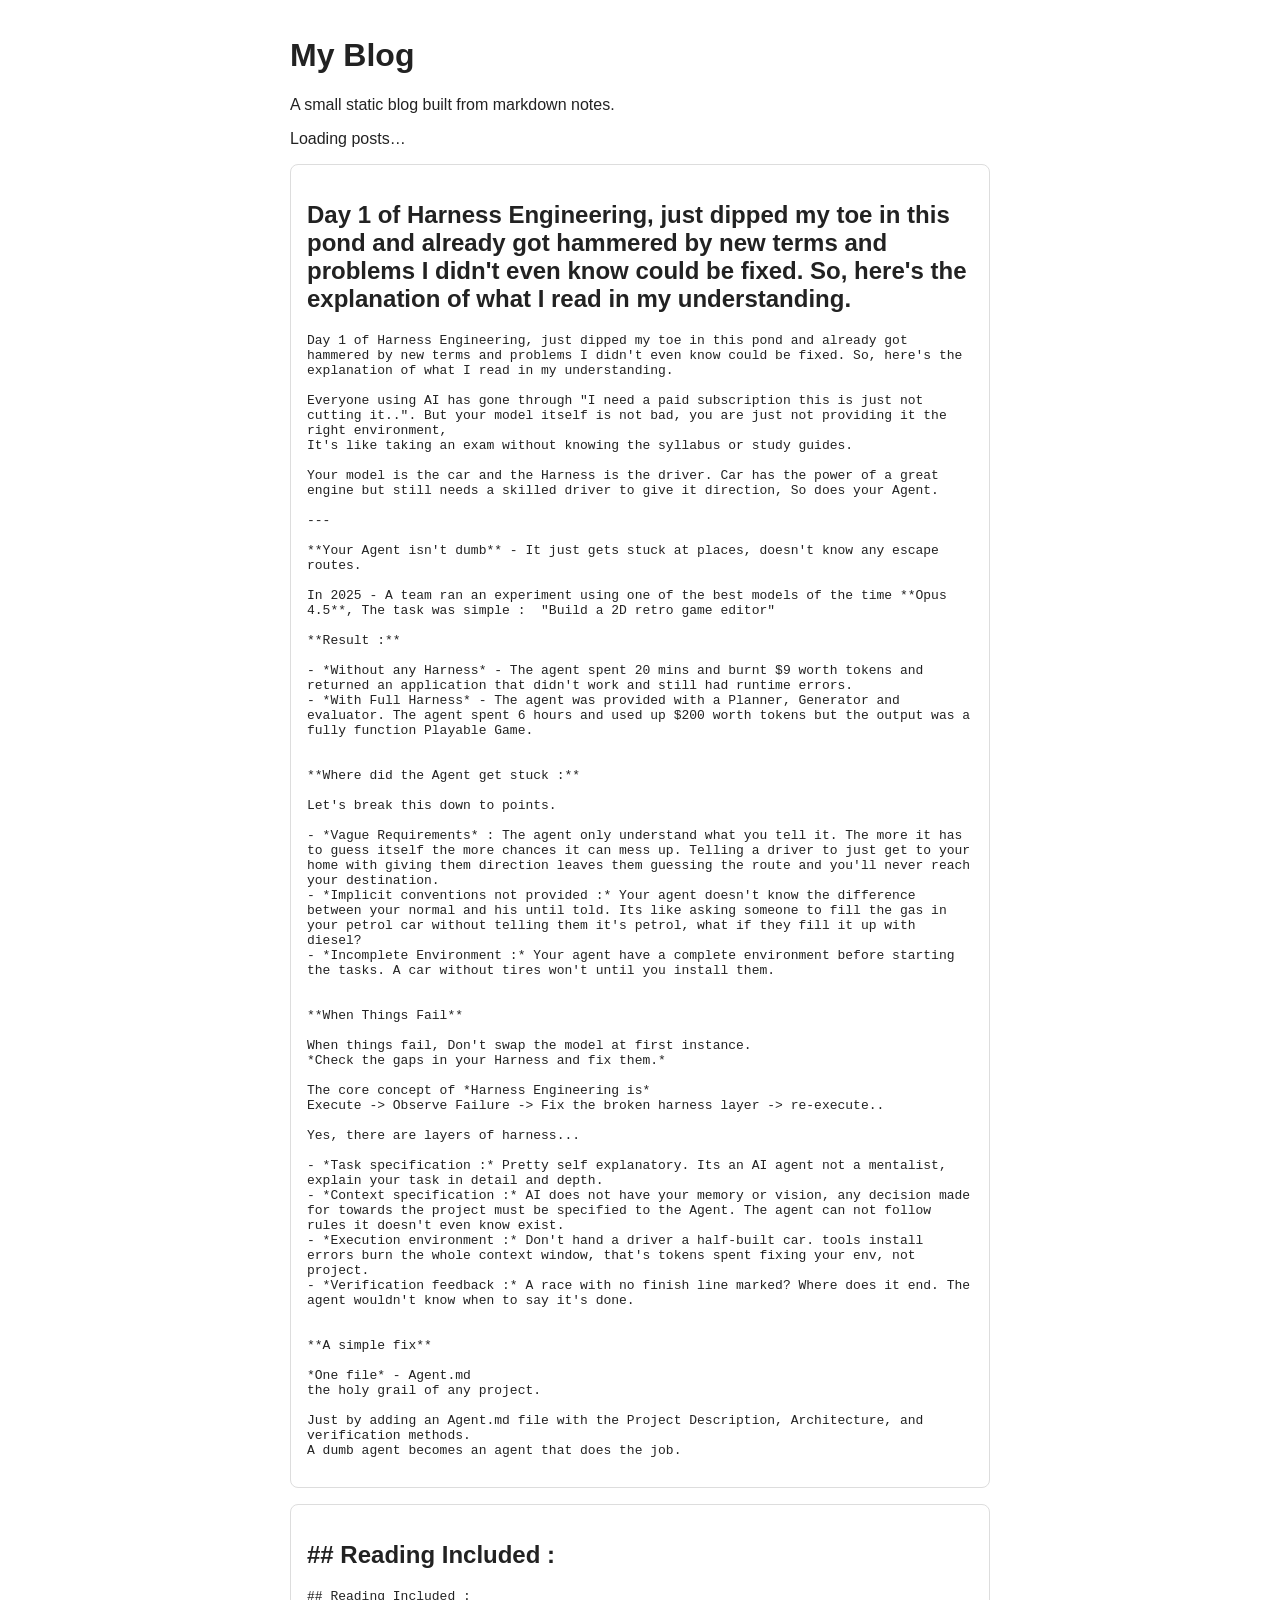
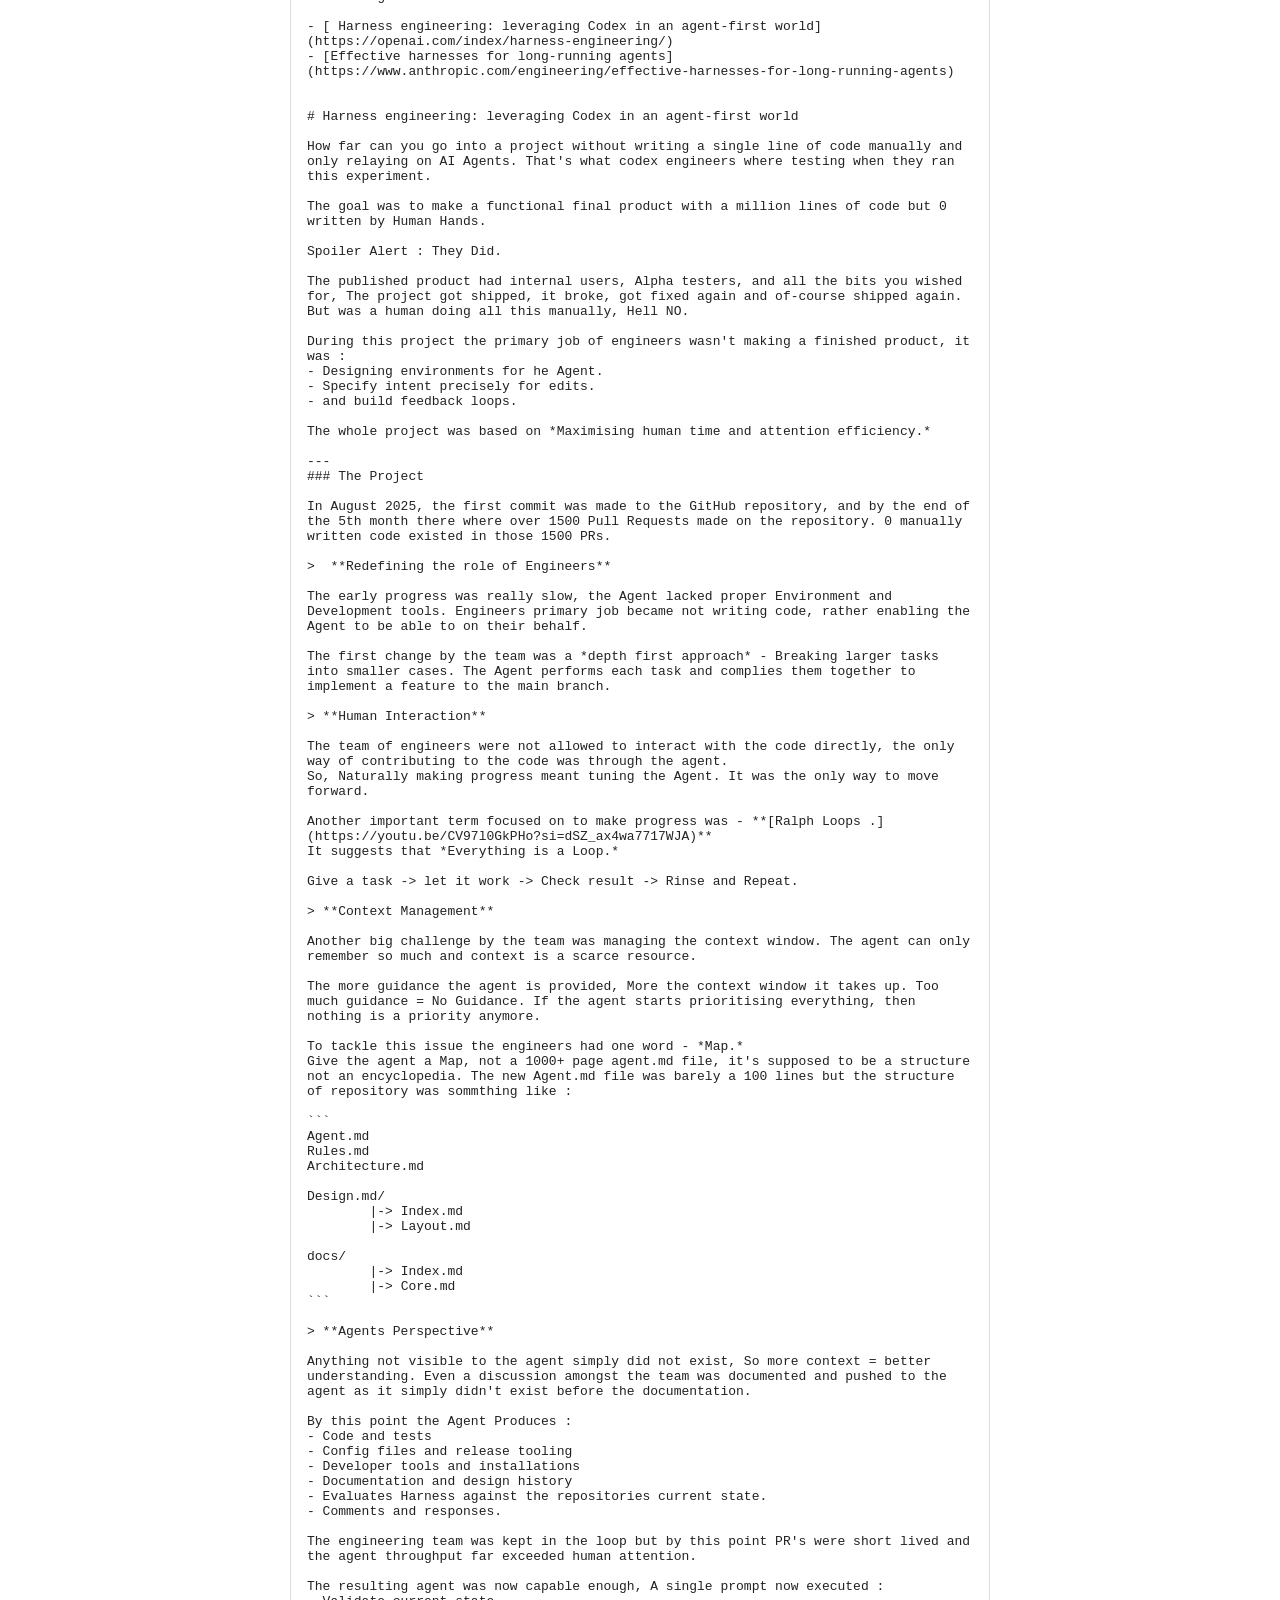
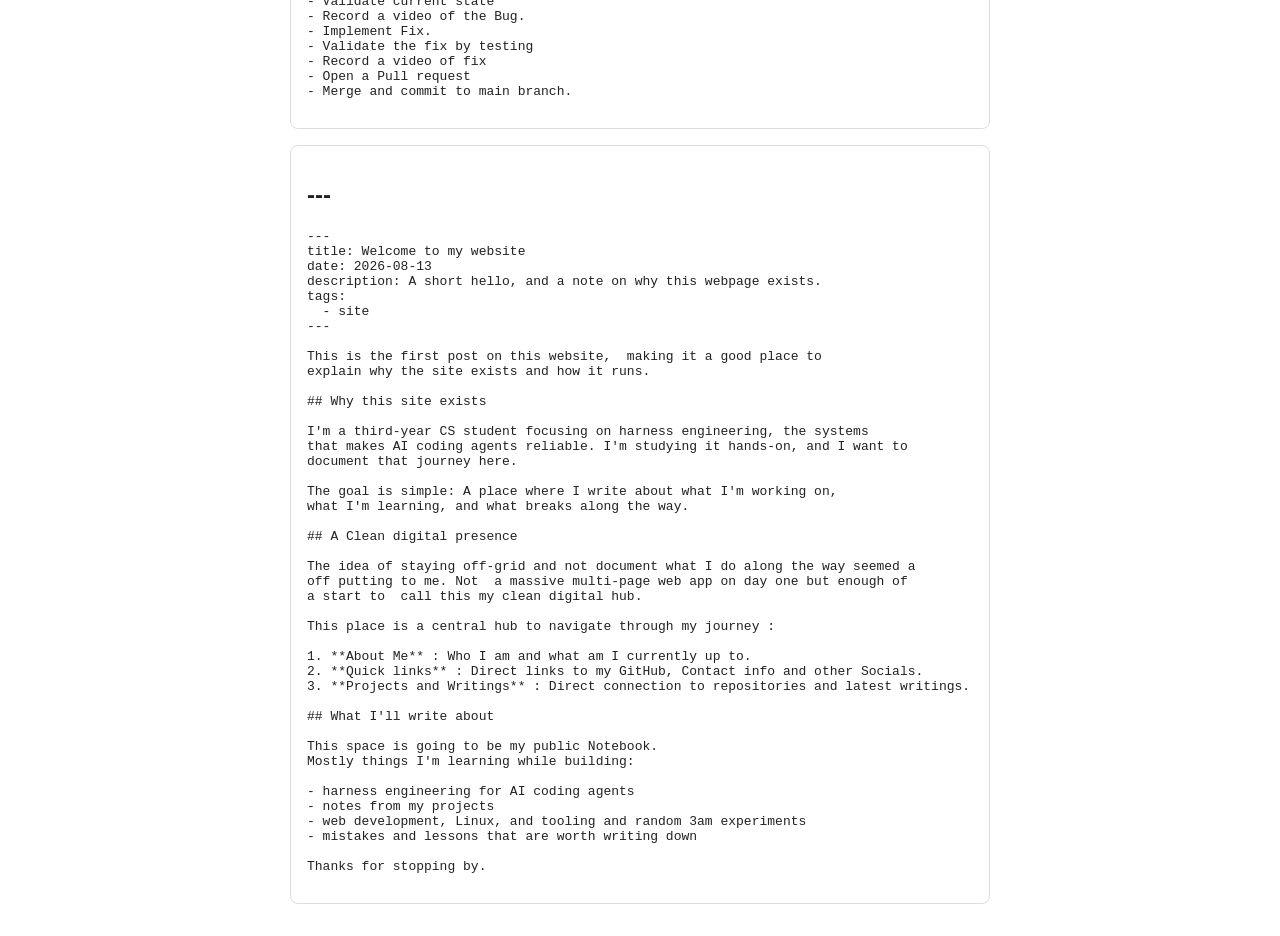
==== Lectures/lecture-01/exercise/01/stat/index.html @ 0197b829 "Remade a new code base" ====
<!DOCTYPE html>
<html lang="en">
<head>
  <meta charset="UTF-8">
  <meta name="viewport" content="width=device-width, initial-scale=1.0">
  <title>My Blog</title>
  <link rel="stylesheet" href="styles.css">
</head>
<body>
  <header>
    <h1>My Blog</h1>
    <p>A small static blog built from markdown notes.</p>
  </header>
  <main id="blog-list">
    <p>Loading posts…</p>
  </main>
  <script src="index.js"></script>
</body>
</html>
---- Lectures/lecture-01/exercise/01/stat/styles.css ----
body {
  font-family: sans-serif;
  max-width: 700px;
  margin: 0 auto;
  padding: 1rem;
  color: #222;
}

article {
  border: 1px solid #ddd;
  border-radius: 8px;
  padding: 1rem;
  margin-bottom: 1rem;
}

pre {
  white-space: pre-wrap;
}
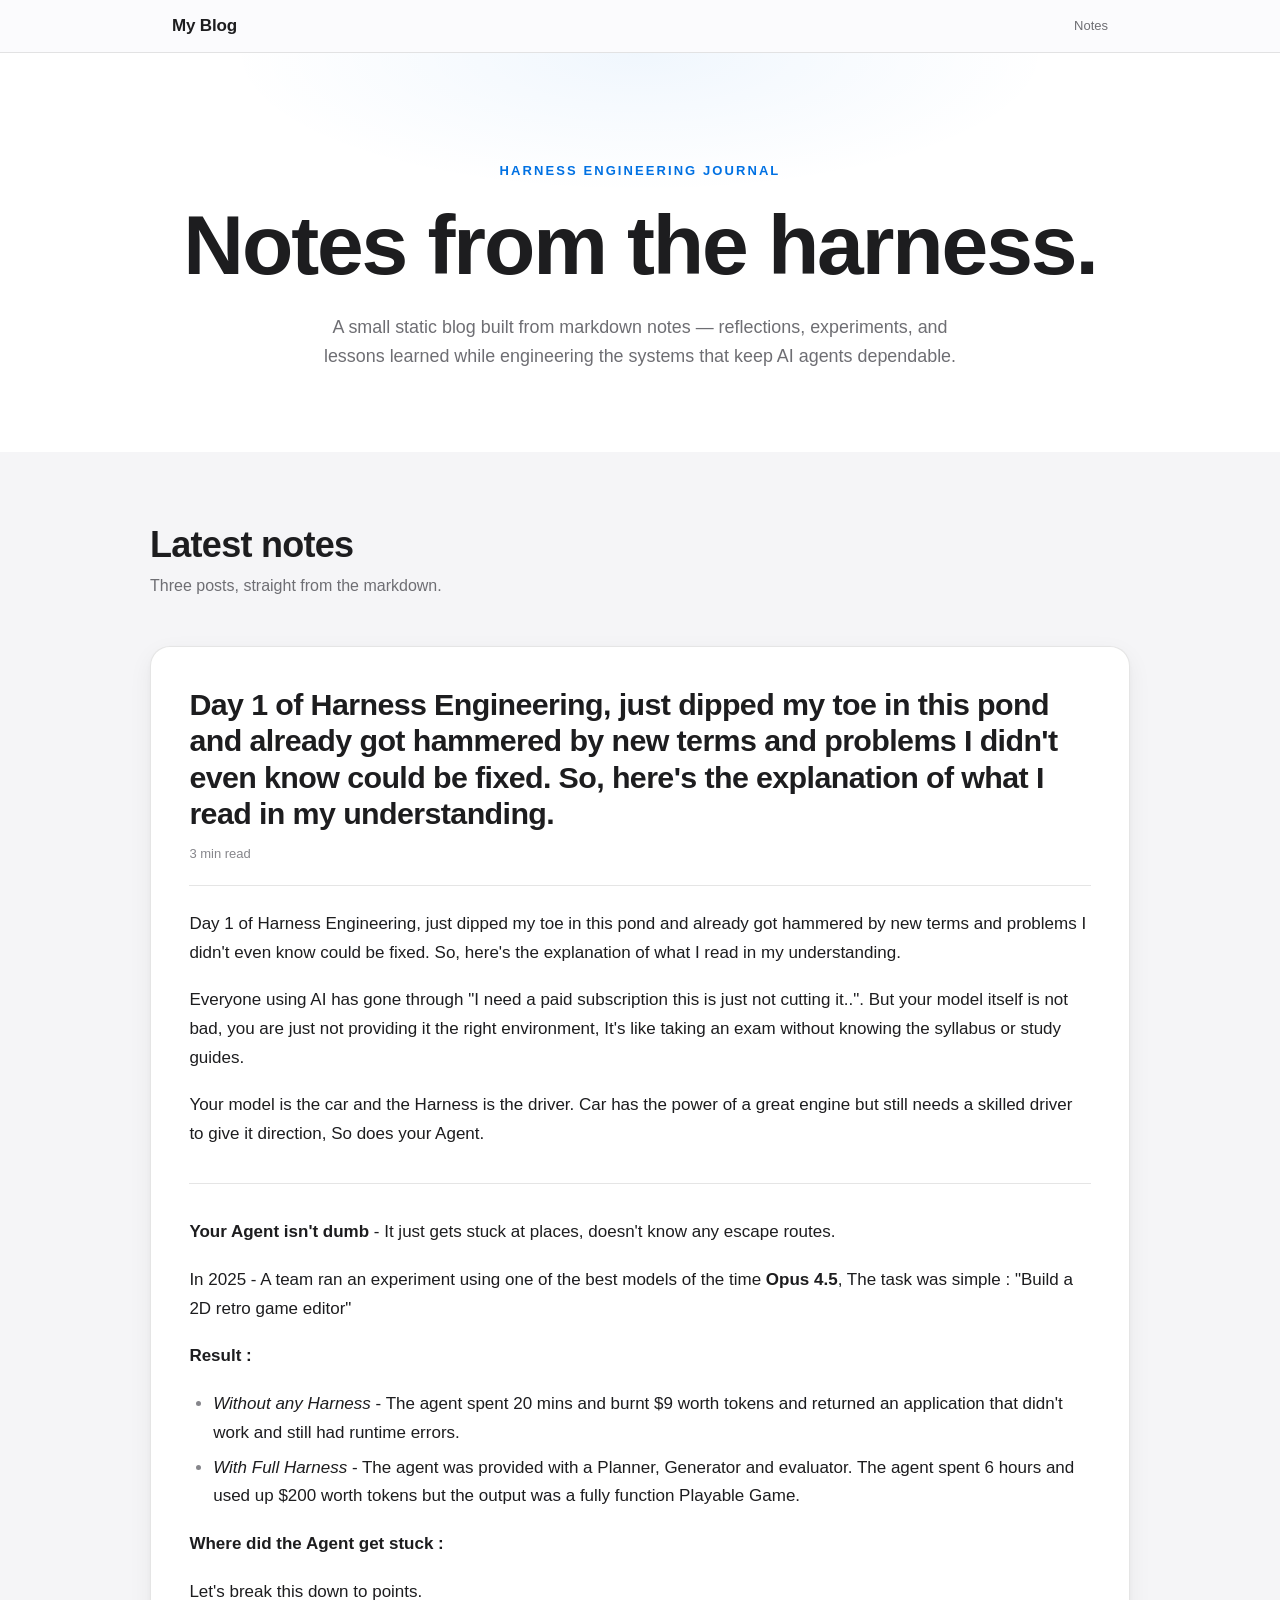
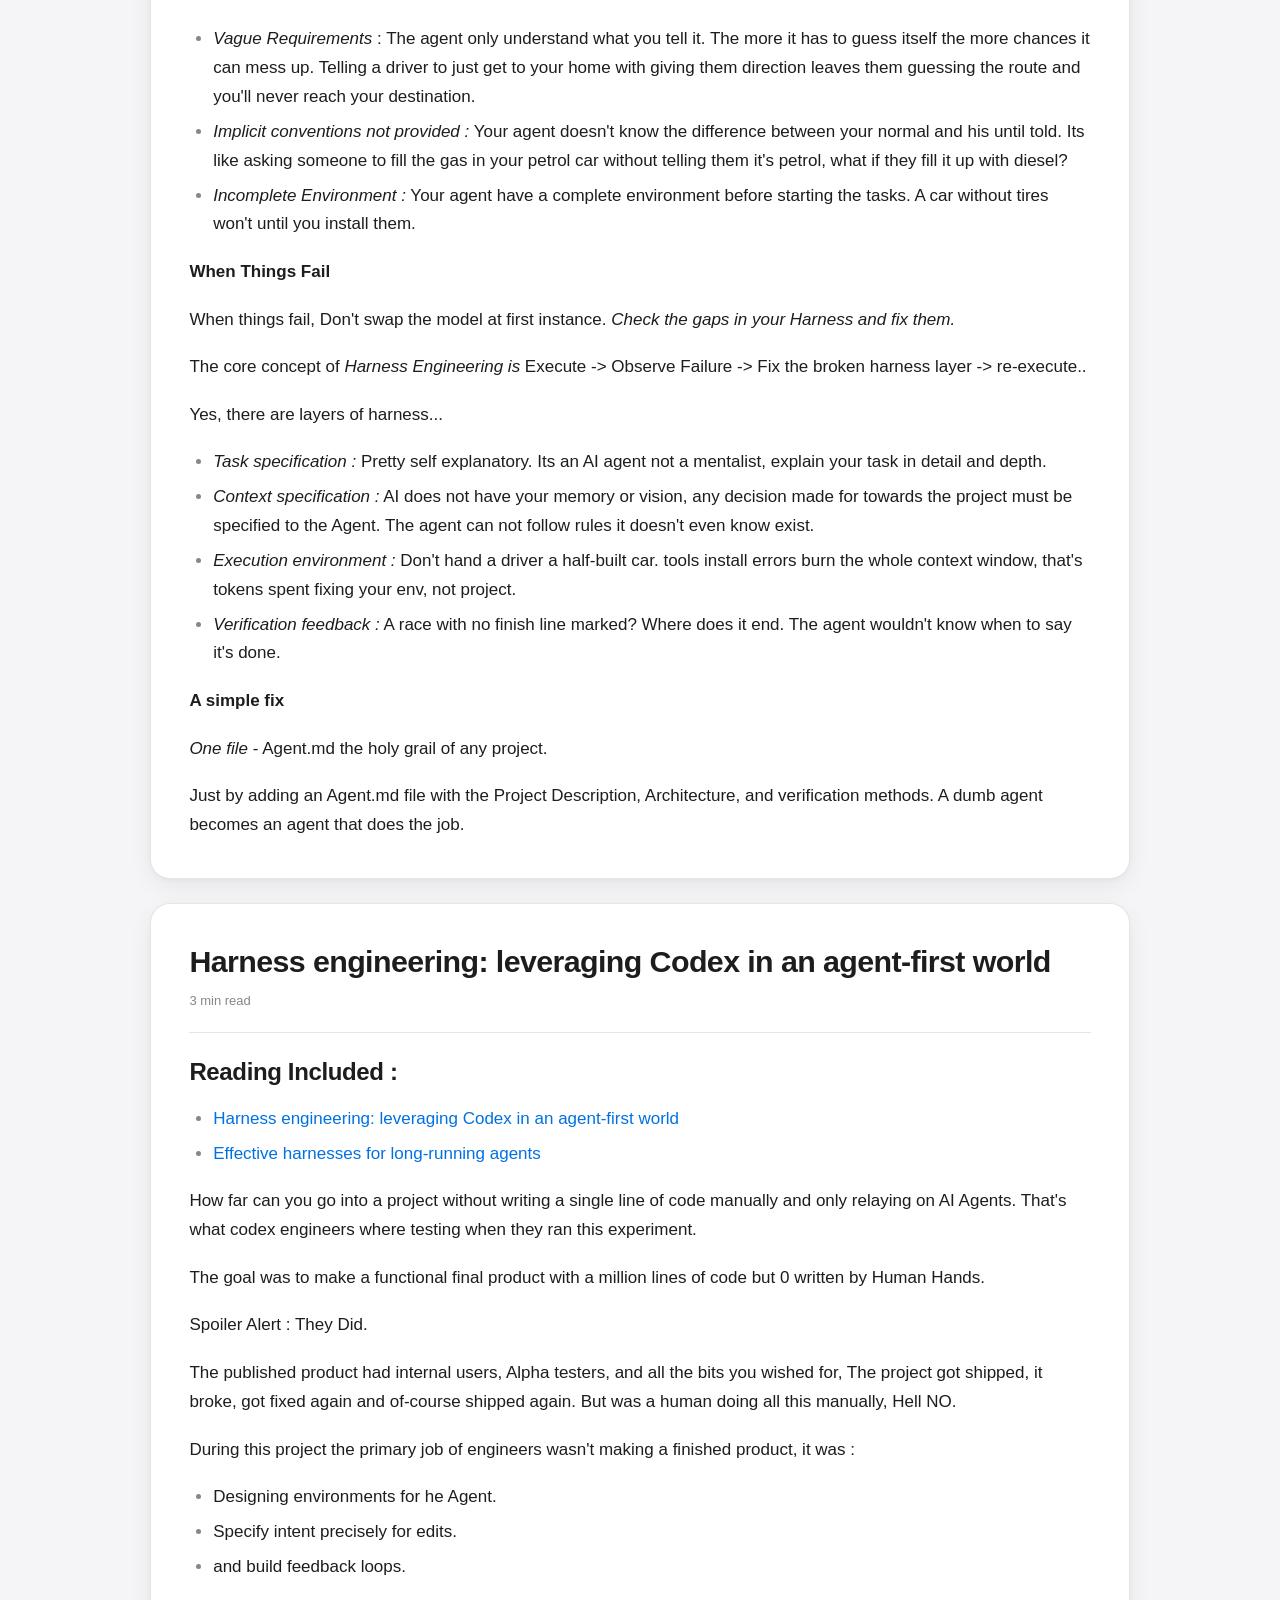
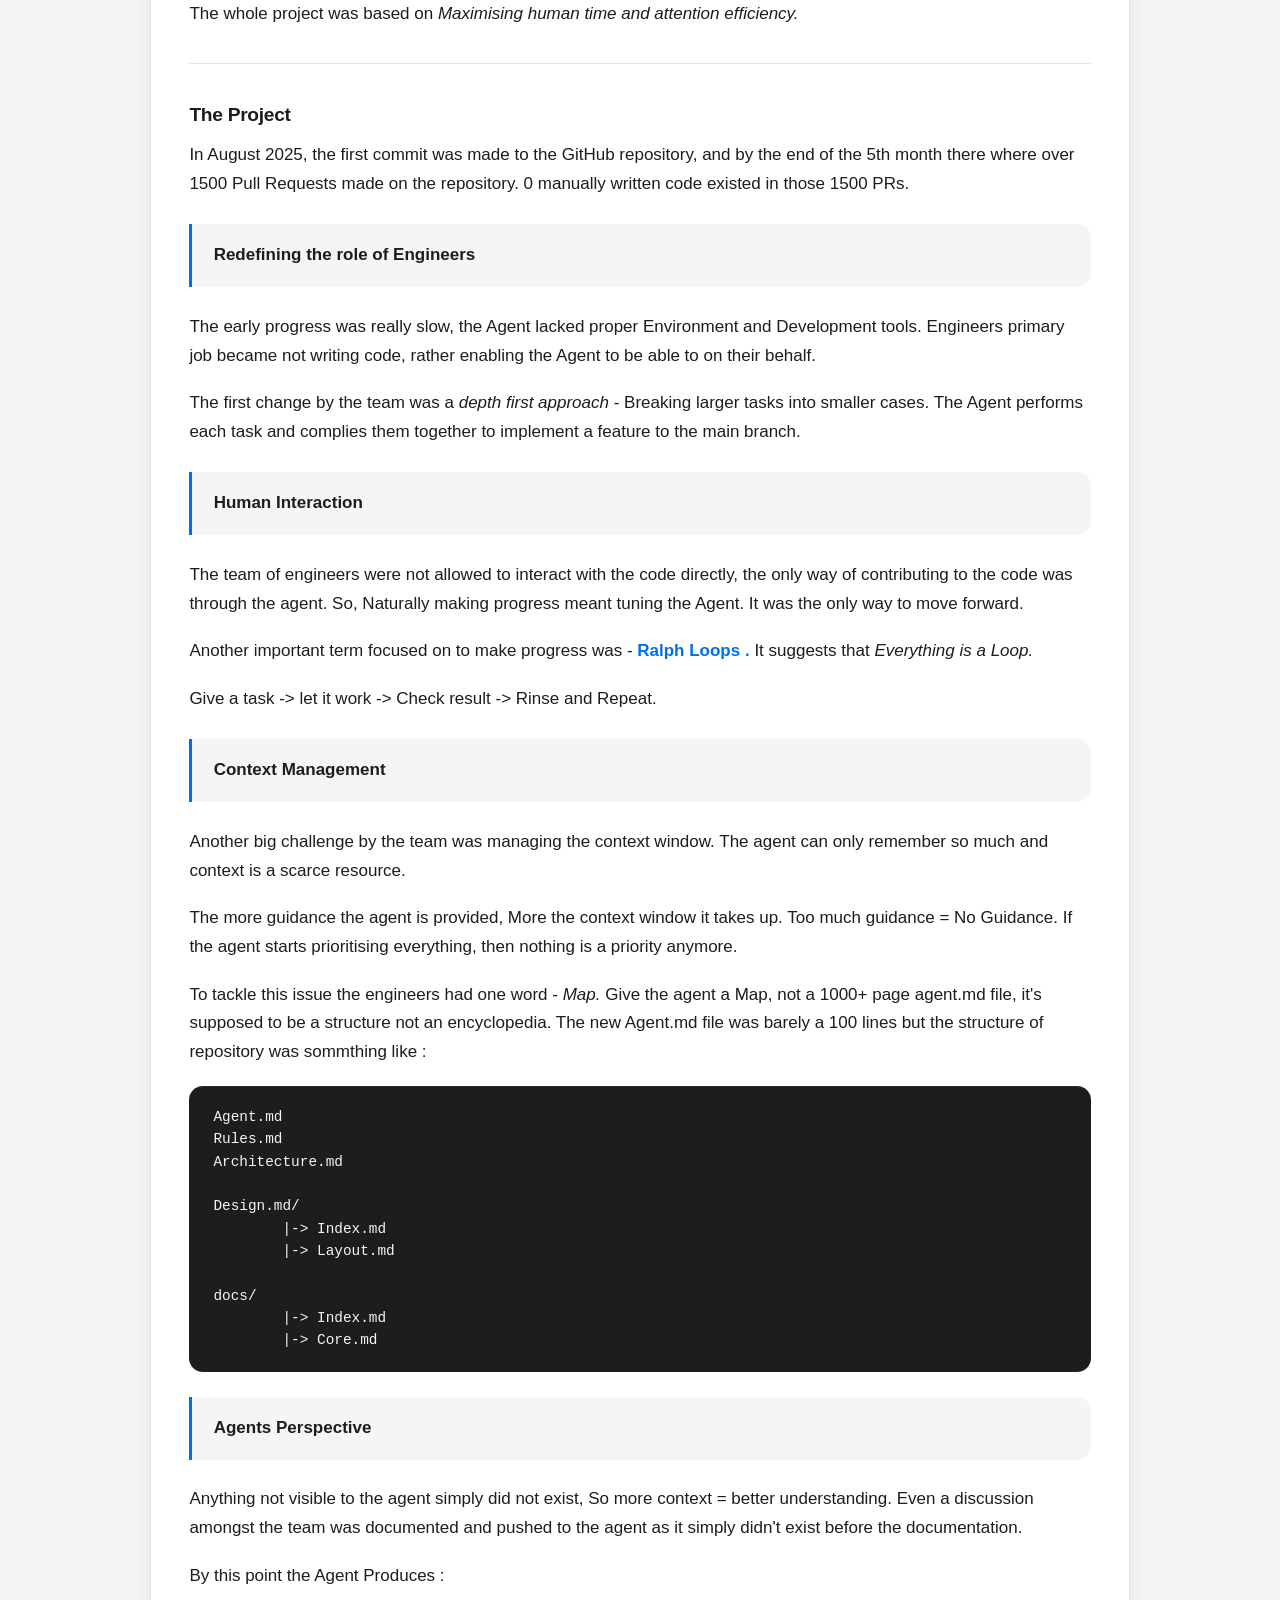
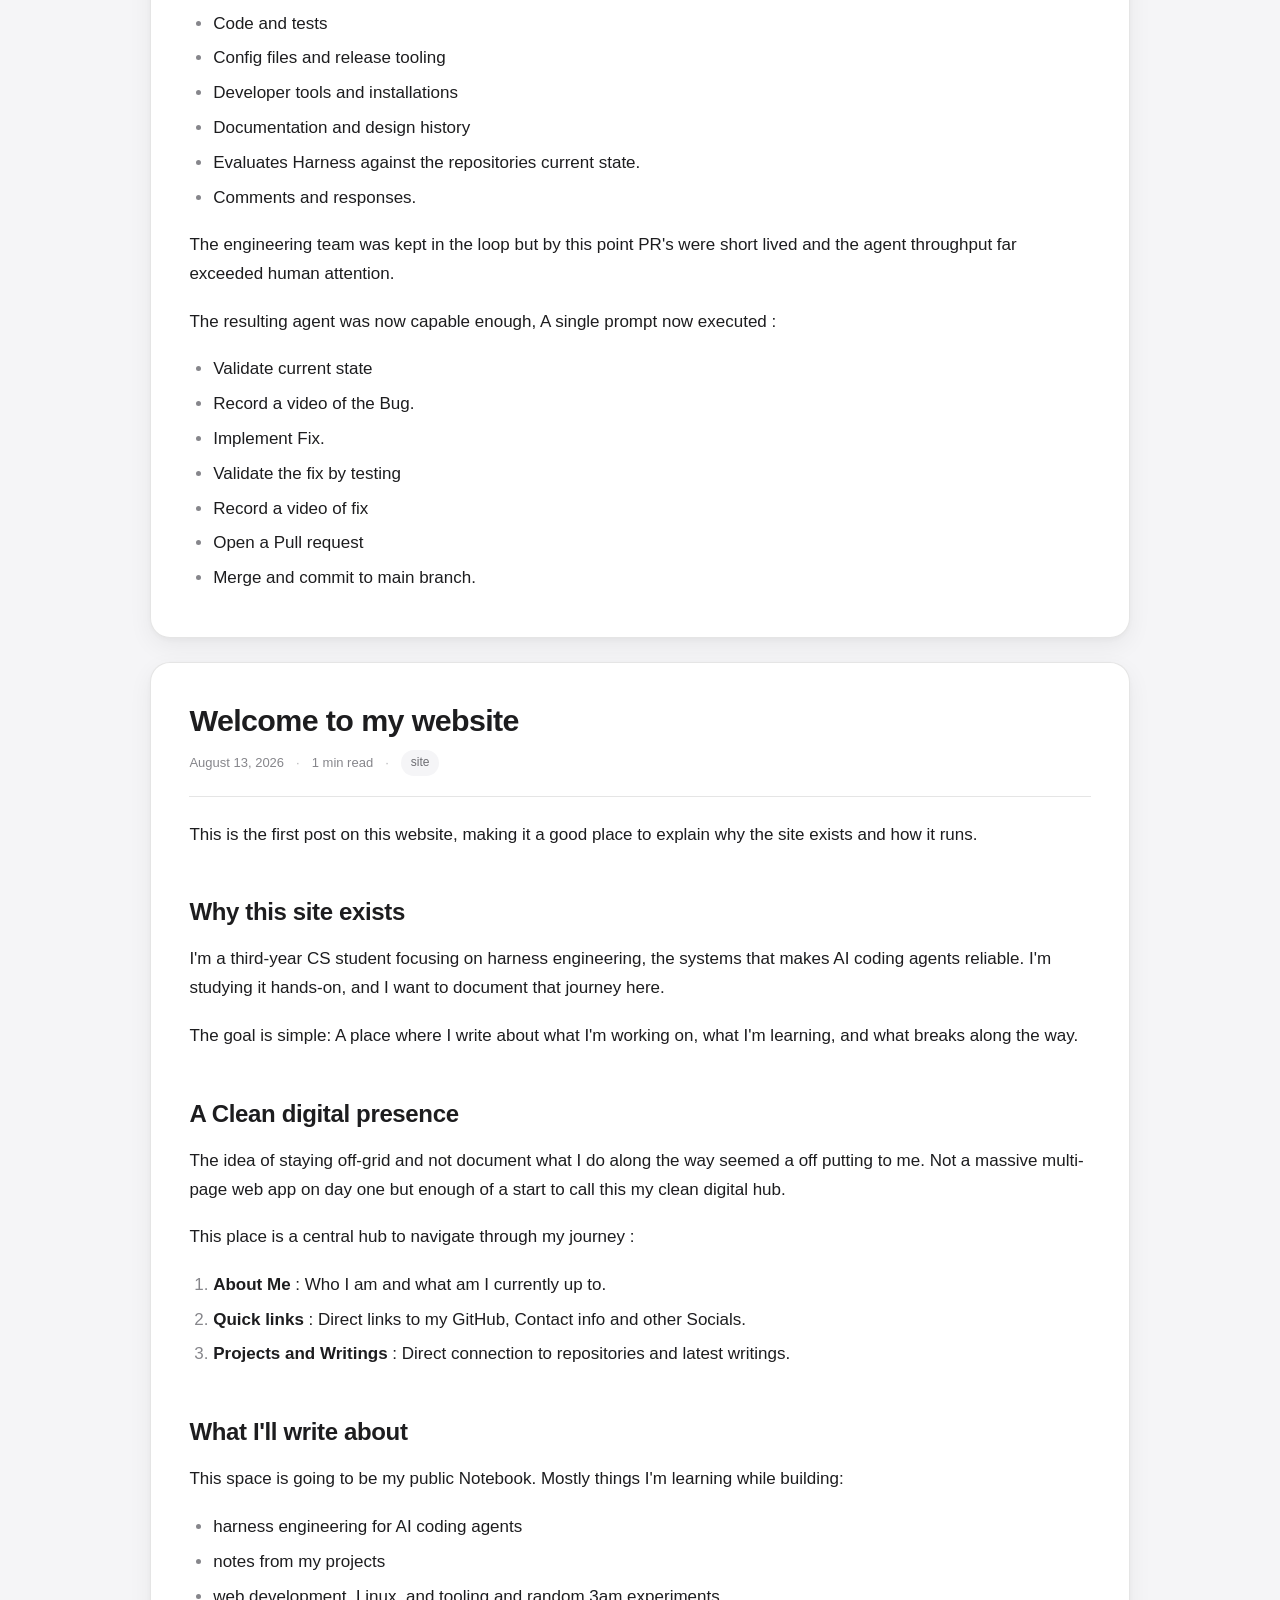
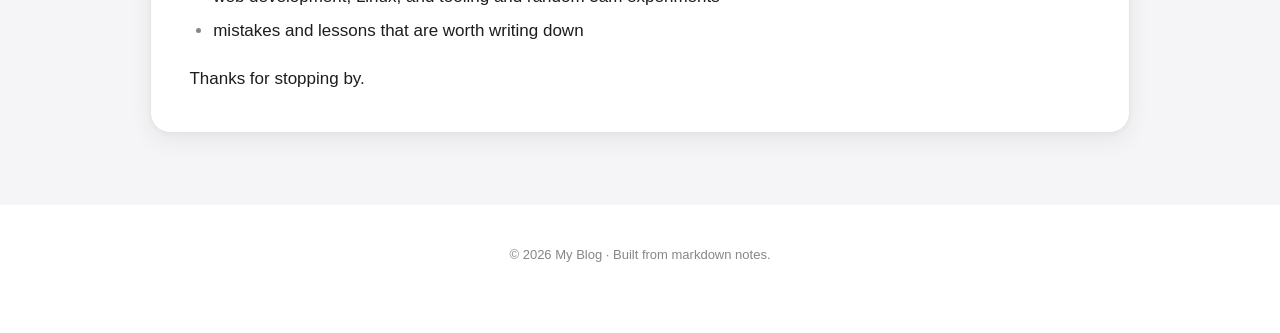
==== commit 2e0f9401: "Original Codebase" ====
--- a/Lectures/lecture-01/exercise/01/stat/index.html
+++ b/Lectures/lecture-01/exercise/01/stat/index.html
@@ -3,17 +3,69 @@
 <head>
   <meta charset="UTF-8">
   <meta name="viewport" content="width=device-width, initial-scale=1.0">
-  <title>My Blog</title>
+  <title>My Blog — Notes from the harness</title>
+  <meta name="description" content="A small static blog built from markdown notes — reflections and lessons on harness engineering for AI agents.">
+  <meta name="theme-color" content="#fbfbfd">
+  <meta property="og:title" content="My Blog">
+  <meta property="og:description" content="A small static blog built from markdown notes.">
   <link rel="stylesheet" href="styles.css">
 </head>
 <body>
-  <header>
-    <h1>My Blog</h1>
-    <p>A small static blog built from markdown notes.</p>
+  <a class="skip-link" href="#main">Skip to content</a>
+
+  <nav class="site-nav" aria-label="Primary">
+    <div class="nav-inner">
+      <a class="brand" href="#top">My&nbsp;Blog</a>
+      <a class="nav-link" href="#notes">Notes</a>
+    </div>
+  </nav>
+
+  <header class="hero" id="top">
+    <p class="hero-eyebrow" data-reveal>Harness Engineering Journal</p>
+    <h1 class="hero-title" data-reveal>Notes from the harness.</h1>
+    <p class="hero-subtitle" data-reveal>
+      A small static blog built from markdown notes — reflections, experiments,
+      and lessons learned while engineering the systems that keep AI agents dependable.
+    </p>
   </header>
-  <main id="blog-list">
-    <p>Loading posts…</p>
+
+  <main id="main">
+    <section class="posts-section" id="notes" aria-labelledby="notes-heading">
+      <div class="posts-heading">
+        <h2 id="notes-heading" data-reveal>Latest notes</h2>
+        <p class="posts-heading-sub" data-reveal>Three posts, straight from the markdown.</p>
+      </div>
+
+      <div id="blog-list" class="blog-list">
+        <div class="skeleton" aria-hidden="true">
+          <div class="skeleton-card">
+            <div class="skeleton-line w-60"></div>
+            <div class="skeleton-line w-30"></div>
+            <div class="skeleton-line"></div>
+            <div class="skeleton-line w-80"></div>
+          </div>
+          <div class="skeleton-card">
+            <div class="skeleton-line w-50"></div>
+            <div class="skeleton-line w-35"></div>
+            <div class="skeleton-line"></div>
+            <div class="skeleton-line w-75"></div>
+          </div>
+          <div class="skeleton-card">
+            <div class="skeleton-line w-70"></div>
+            <div class="skeleton-line w-25"></div>
+            <div class="skeleton-line"></div>
+            <div class="skeleton-line w-85"></div>
+          </div>
+        </div>
+        <p id="blog-empty" class="empty-state" hidden>No notes found.</p>
+      </div>
+    </section>
   </main>
+
+  <footer class="site-footer">
+    <p>&copy; 2026 My Blog &middot; Built from markdown notes.</p>
+  </footer>
+
   <script src="index.js"></script>
 </body>
 </html>
--- a/Lectures/lecture-01/exercise/01/stat/styles.css
+++ b/Lectures/lecture-01/exercise/01/stat/styles.css
@@ -1,18 +1,543 @@
+/* ============================================================
+   My Blog — Apple-inspired design system
+   ============================================================ */
+
+:root {
+  --bg: #ffffff;
+  --bg-soft: #f5f5f7;
+  --bg-nav: rgba(251, 251, 253, 0.8);
+  --text: #1d1d1f;
+  --text-secondary: #6e6e73;
+  --text-tertiary: #86868b;
+  --accent: #0071e3;
+  --border: rgba(0, 0, 0, 0.1);
+  --border-strong: rgba(0, 0, 0, 0.18);
+  --card-bg: #ffffff;
+  --code-bg: #1d1d1f;
+  --code-text: #f5f5f7;
+  --radius-card: 20px;
+  --radius-inner: 14px;
+  --shadow-card: 0 8px 24px rgba(0, 0, 0, 0.06), 0 2px 6px rgba(0, 0, 0, 0.04);
+  --shadow-card-hover: 0 20px 40px rgba(0, 0, 0, 0.1), 0 6px 12px rgba(0, 0, 0, 0.06);
+  --font-sans: -apple-system, BlinkMacSystemFont, "SF Pro Display", "SF Pro Text",
+    "Helvetica Neue", "Segoe UI", Roboto, Arial, sans-serif;
+  --font-mono: "SF Mono", ui-monospace, SFMono-Regular, Menlo, Monaco, Consolas,
+    "Liberation Mono", monospace;
+  --ease: cubic-bezier(0.4, 0, 0.2, 1);
+}
+
+/* ---------- Reset & base ---------- */
+
+*,
+*::before,
+*::after {
+  box-sizing: border-box;
+}
+
+html {
+  scroll-behavior: smooth;
+  -webkit-text-size-adjust: 100%;
+}
+
 body {
-  font-family: sans-serif;
-  max-width: 700px;
+  margin: 0;
+  font-family: var(--font-sans);
+  font-size: 16px;
+  line-height: 1.6;
+  color: var(--text);
+  background: var(--bg);
+  -webkit-font-smoothing: antialiased;
+  -moz-osx-font-smoothing: grayscale;
+  text-rendering: optimizeLegibility;
+  overflow-x: hidden;
+}
+
+::selection {
+  background: rgba(0, 113, 227, 0.15);
+}
+
+img {
+  max-width: 100%;
+  display: block;
+}
+
+a {
+  color: var(--accent);
+  text-decoration: none;
+}
+
+a:hover {
+  text-decoration: underline;
+}
+
+:focus-visible {
+  outline: 2px solid var(--accent);
+  outline-offset: 3px;
+  border-radius: 4px;
+}
+
+.skip-link {
+  position: absolute;
+  left: -9999px;
+  top: 0;
+  z-index: 100;
+  padding: 0.75rem 1.25rem;
+  background: var(--text);
+  color: #fff;
+  border-radius: 0 0 12px 0;
+  font-size: 0.875rem;
+  font-weight: 600;
+}
+
+.skip-link:focus {
+  left: 0;
+}
+
+/* ---------- Navigation ---------- */
+
+.site-nav {
+  position: sticky;
+  top: 0;
+  z-index: 50;
+  background: rgba(251, 251, 253, 0.96);
+  border-bottom: 1px solid var(--border);
+}
+
+@supports (backdrop-filter: blur(20px)) {
+  .site-nav {
+    background: var(--bg-nav);
+    backdrop-filter: saturate(180%) blur(20px);
+    -webkit-backdrop-filter: saturate(180%) blur(20px);
+  }
+}
+
+.nav-inner {
+  max-width: 980px;
   margin: 0 auto;
-  padding: 1rem;
-  color: #222;
-}
-
-article {
-  border: 1px solid #ddd;
-  border-radius: 8px;
-  padding: 1rem;
-  margin-bottom: 1rem;
-}
-
-pre {
-  white-space: pre-wrap;
+  padding: 0 22px;
+  height: 52px;
+  display: flex;
+  align-items: center;
+  justify-content: space-between;
+}
+
+.brand {
+  font-size: 17px;
+  font-weight: 600;
+  letter-spacing: -0.01em;
+  color: var(--text);
+}
+
+.brand:hover {
+  color: var(--text);
+  opacity: 0.75;
+  text-decoration: none;
+}
+
+.nav-link {
+  font-size: 13px;
+  font-weight: 500;
+  color: var(--text-secondary);
+}
+
+.nav-link:hover {
+  color: var(--text);
+  text-decoration: none;
+}
+
+/* ---------- Hero ---------- */
+
+.hero {
+  position: relative;
+  max-width: 980px;
+  margin: 0 auto;
+  padding: clamp(5rem, 12vh, 8.5rem) 22px clamp(4rem, 9vh, 6.5rem);
+  text-align: center;
+}
+
+.hero::before {
+  content: "";
+  position: absolute;
+  inset: 0;
+  z-index: -1;
+  background: radial-gradient(
+    60% 50% at 50% 0%,
+    rgba(0, 113, 227, 0.06),
+    transparent 70%
+  );
+  pointer-events: none;
+}
+
+.hero-eyebrow {
+  margin: 0 0 1.25rem;
+  font-size: 13px;
+  font-weight: 600;
+  letter-spacing: 0.16em;
+  text-transform: uppercase;
+  color: var(--accent);
+}
+
+.hero-title {
+  margin: 0 0 1.5rem;
+  font-size: clamp(2.75rem, 6vw + 1rem, 5.25rem);
+  font-weight: 700;
+  letter-spacing: -0.025em;
+  line-height: 1.04;
+  text-wrap: balance;
+}
+
+.hero-subtitle {
+  margin: 0 auto;
+  max-width: 46rem;
+  font-size: clamp(1.0625rem, 1.4vw, 1.25rem);
+  color: var(--text-secondary);
+  line-height: 1.6;
+  text-wrap: balance;
+}
+
+/* ---------- Posts section ---------- */
+
+.posts-section {
+  background: var(--bg-soft);
+  padding: clamp(3.5rem, 8vh, 6rem) 22px;
+  scroll-margin-top: 70px;
+}
+
+.posts-heading {
+  max-width: 980px;
+  margin: 0 auto clamp(2rem, 4vw, 3rem);
+}
+
+.posts-heading h2 {
+  margin: 0 0 0.5rem;
+  font-size: clamp(1.75rem, 3vw, 2.25rem);
+  font-weight: 700;
+  letter-spacing: -0.02em;
+  line-height: 1.15;
+}
+
+.posts-heading-sub {
+  margin: 0;
+  color: var(--text-secondary);
+}
+
+.blog-list {
+  max-width: 980px;
+  margin: 0 auto;
+  display: grid;
+  gap: 24px;
+}
+
+/* ---------- Post cards ---------- */
+
+.post {
+  background: var(--card-bg);
+  border: 1px solid var(--border);
+  border-radius: var(--radius-card);
+  padding: clamp(1.5rem, 3vw, 2.5rem);
+  box-shadow: var(--shadow-card);
+  transition: transform 0.45s var(--ease), box-shadow 0.45s var(--ease),
+    border-color 0.45s var(--ease);
+}
+
+.post:hover {
+  transform: translateY(-4px);
+  box-shadow: var(--shadow-card-hover);
+  border-color: var(--border-strong);
+}
+
+.post-title {
+  margin: 0 0 0.75rem;
+  font-size: clamp(1.4rem, 2.4vw, 1.9rem);
+  font-weight: 700;
+  letter-spacing: -0.02em;
+  line-height: 1.2;
+}
+
+.post-meta {
+  display: flex;
+  flex-wrap: wrap;
+  align-items: center;
+  gap: 0.5rem 0.75rem;
+  margin-bottom: 1.5rem;
+  padding-bottom: 1.25rem;
+  border-bottom: 1px solid var(--border);
+  color: var(--text-tertiary);
+  font-size: 13px;
+}
+
+.post-meta .dot {
+  opacity: 0.6;
+}
+
+.tags {
+  display: inline-flex;
+  flex-wrap: wrap;
+  gap: 6px;
+}
+
+.tag {
+  background: var(--bg-soft);
+  color: var(--text-secondary);
+  font-size: 12px;
+  font-weight: 500;
+  padding: 3px 10px;
+  border-radius: 999px;
+}
+
+/* ---------- Post body (rendered markdown) ---------- */
+
+.post-body {
+  font-size: 1.0625rem;
+  line-height: 1.7;
+}
+
+.post-body > :first-child {
+  margin-top: 0;
+}
+
+.post-body > :last-child {
+  margin-bottom: 0;
+}
+
+.post-body h1,
+.post-body h2,
+.post-body h3,
+.post-body h4 {
+  letter-spacing: -0.015em;
+  line-height: 1.25;
+  margin: 2em 0 0.75em;
+}
+
+.post-body h1,
+.post-body h2 {
+  font-size: 1.5rem;
+}
+
+.post-body h3 {
+  font-size: 1.2rem;
+}
+
+.post-body h4 {
+  font-size: 1.0625rem;
+}
+
+.post-body p {
+  margin: 0 0 1.1em;
+}
+
+.post-body strong {
+  font-weight: 650;
+}
+
+.post-body ul,
+.post-body ol {
+  margin: 0 0 1.1em;
+  padding-left: 1.4em;
+}
+
+.post-body li {
+  margin: 0.35em 0;
+}
+
+.post-body li::marker {
+  color: var(--text-tertiary);
+}
+
+.post-body blockquote {
+  margin: 1.5em 0;
+  padding: 1em 1.25em;
+  background: var(--bg-soft);
+  border-left: 3px solid var(--accent);
+  border-radius: 0 var(--radius-inner) var(--radius-inner) 0;
+  color: var(--text-secondary);
+}
+
+.post-body blockquote strong {
+  color: var(--text);
+}
+
+.post-body code {
+  font-family: var(--font-mono);
+  font-size: 0.875em;
+  background: var(--bg-soft);
+  border: 1px solid var(--border);
+  padding: 0.15em 0.4em;
+  border-radius: 6px;
+}
+
+.post-body pre {
+  background: var(--code-bg);
+  color: var(--code-text);
+  border-radius: var(--radius-inner);
+  padding: 1.25rem 1.5rem;
+  margin: 0 0 1.25em;
+  overflow-x: auto;
+  font-size: 0.9rem;
+  line-height: 1.55;
+  box-shadow: inset 0 1px 0 rgba(255, 255, 255, 0.06);
+}
+
+.post-body pre code {
+  background: transparent;
+  border: 0;
+  padding: 0;
+  font-size: inherit;
+  color: inherit;
+}
+
+.post-body hr {
+  border: 0;
+  border-top: 1px solid var(--border);
+  margin: 2em 0;
+}
+
+/* ---------- Loading skeleton ---------- */
+
+.skeleton {
+  display: grid;
+  gap: 24px;
+}
+
+.skeleton-card {
+  background: var(--card-bg);
+  border: 1px solid var(--border);
+  border-radius: var(--radius-card);
+  padding: clamp(1.5rem, 3vw, 2.5rem);
+  box-shadow: var(--shadow-card);
+}
+
+.skeleton-line {
+  height: 14px;
+  border-radius: 7px;
+  margin-bottom: 12px;
+  background: linear-gradient(90deg, #ececec 25%, #f5f5f5 40%, #ececec 55%);
+  background-size: 200% 100%;
+  animation: shimmer 1.4s infinite linear;
+}
+
+.skeleton-line:last-child {
+  margin-bottom: 0;
+}
+
+.skeleton-line.w-25 { width: 25%; }
+.skeleton-line.w-30 { width: 30%; }
+.skeleton-line.w-35 { width: 35%; }
+.skeleton-line.w-50 { width: 50%; }
+.skeleton-line.w-60 { width: 60%; }
+.skeleton-line.w-70 { width: 70%; }
+.skeleton-line.w-75 { width: 75%; }
+.skeleton-line.w-80 { width: 80%; }
+.skeleton-line.w-85 { width: 85%; }
+
+@keyframes shimmer {
+  to {
+    background-position: -200% 0;
+  }
+}
+
+.empty-state {
+  padding: 3rem 0;
+  text-align: center;
+  color: var(--text-secondary);
+}
+
+/* ---------- Reveal animations ---------- */
+
+.js [data-reveal] {
+  opacity: 0;
+}
+
+.js [data-reveal].is-revealed {
+  opacity: 1;
+  animation: rise 0.9s var(--ease) both;
+  animation-delay: var(--d, 0ms);
+}
+
+.hero-eyebrow { --d: 40ms; }
+.hero-title { --d: 160ms; }
+.hero-subtitle { --d: 280ms; }
+
+@keyframes rise {
+  from {
+    opacity: 0;
+    transform: translateY(24px);
+  }
+  to {
+    opacity: 1;
+    transform: translateY(0);
+  }
+}
+
+/* ---------- Footer ---------- */
+
+.site-footer {
+  max-width: 980px;
+  margin: 0 auto;
+  padding: 2.5rem 22px 3.5rem;
+  text-align: center;
+  color: var(--text-tertiary);
+  font-size: 13px;
+}
+
+.site-footer p {
+  margin: 0;
+}
+
+/* ---------- Responsive ---------- */
+
+@media (max-width: 734px) {
+  .nav-inner {
+    padding: 0 16px;
+  }
+
+  .hero {
+    padding-left: 16px;
+    padding-right: 16px;
+  }
+
+  .posts-section {
+    padding-left: 16px;
+    padding-right: 16px;
+  }
+
+  .blog-list {
+    gap: 18px;
+  }
+
+  .post {
+    padding: 1.5rem;
+  }
+}
+
+/* ---------- Reduced motion & print ---------- */
+
+@media (prefers-reduced-motion: reduce) {
+  html {
+    scroll-behavior: auto;
+  }
+
+  *,
+  *::before,
+  *::after {
+    animation-duration: 0.01ms !important;
+    animation-iteration-count: 1 !important;
+    transition-duration: 0.01ms !important;
+  }
+
+  .js [data-reveal] {
+    opacity: 1 !important;
+    animation: none !important;
+  }
+}
+
+@media print {
+  .js [data-reveal] {
+    opacity: 1 !important;
+    animation: none !important;
+  }
+
+  .site-nav {
+    position: static;
+  }
 }
